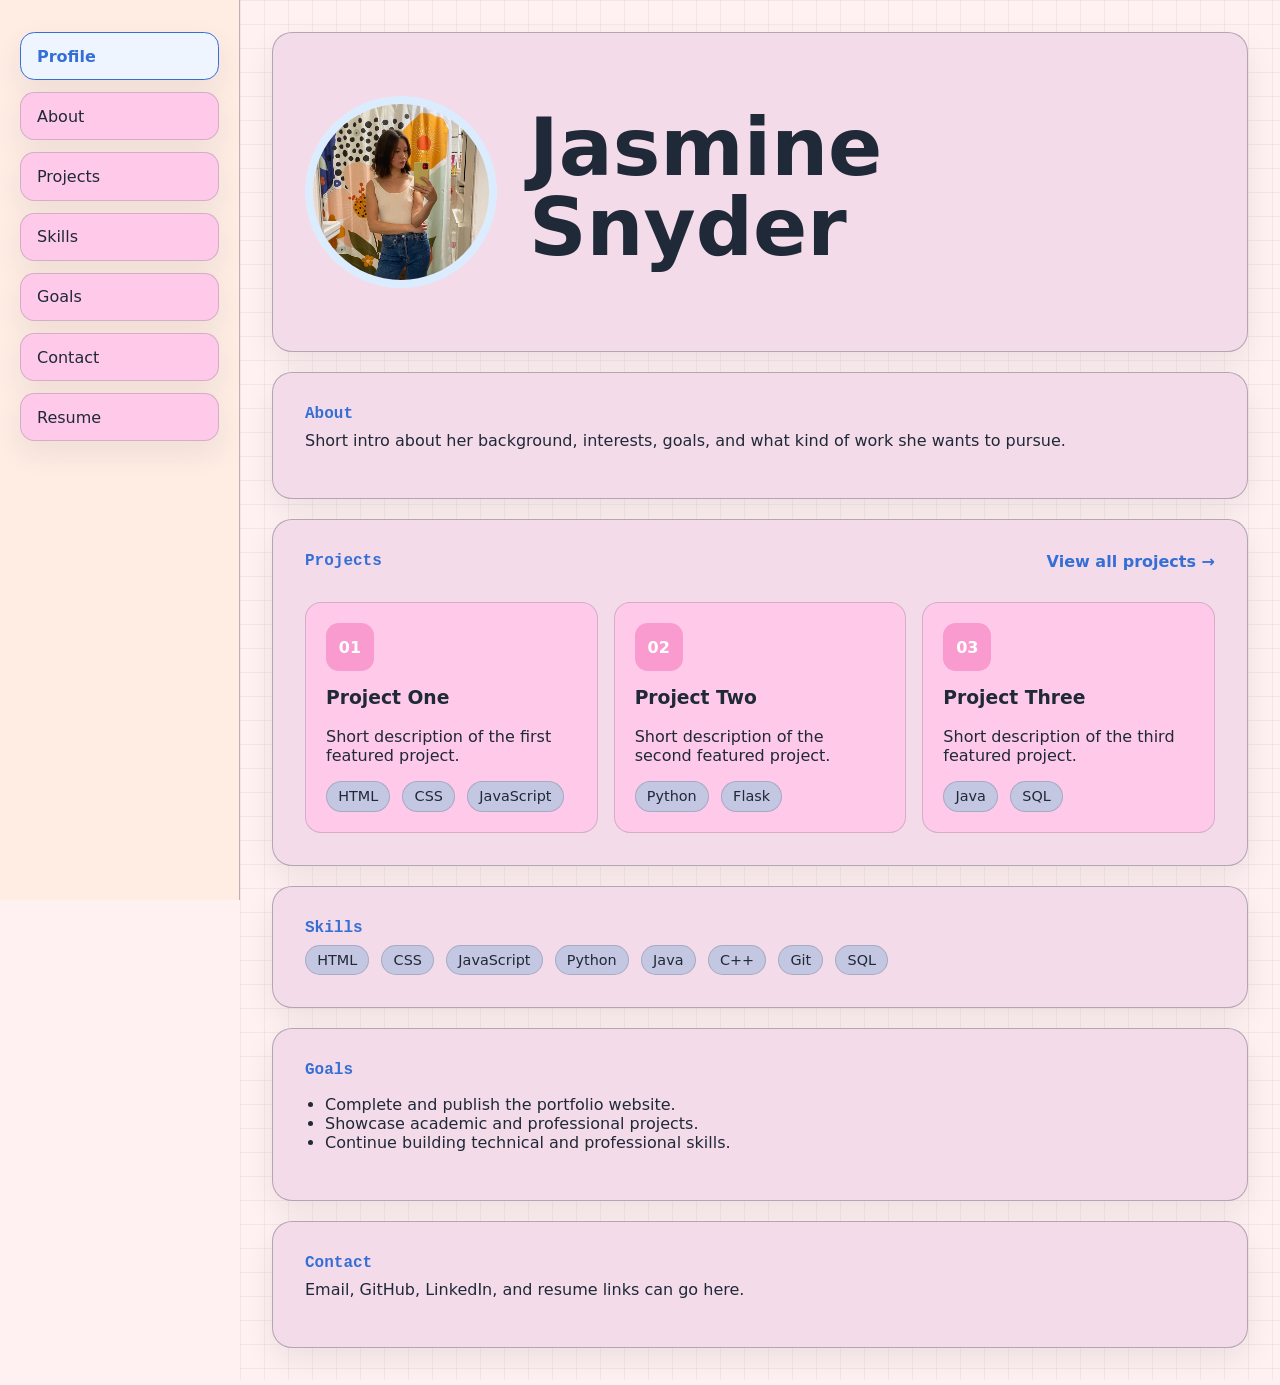
==== index.html @ 4aabe9bf "working front page + changed color scheme" ====
<!DOCTYPE html>
<html lang="en">
<head>
    <meta charset="utf-8">
    <meta name="viewport" content="width=device-width, initial-scale=1">

    <title>Jasmine Snyder | Portfolio</title>

    <meta name="author" content="Jasmine Snyder">

    <!-- Short summary for search engines and link preview tools, etc. -->
    <meta
        name="description"
        content="Computer Science portfolio for Jasmine Snyder, featuring projects, skills, goals, and professional development."
    >

    <!-- Allows web crawlers/search engines to index this page & follow its links. -->
    <meta name="robots" content="index, follow">

    <!-- Controls how much referrer information gets sent when someone clicks a
         link from the portfolio to another site. -->
    <meta name="referrer" content="strict-origin-when-cross-origin">

    <!-- Theme related properties -->
    <meta name="theme-color" content="#356fd6">
    <meta name="color-scheme" content="light dark">

    <!-- Social link previews
    These control how the page looks when shared on places like Discord,
    Facebook, LinkedIn, Slack, iMessage, etc.
    -->
    <!--
    <meta property="og:type" content="website">
    <meta property="og:title" content="Jasmine Snyder | Computer Science Portfolio">
    <meta
        property="og:description"
        content="A digital notebook-style portfolio featuring projects, skills, goals, and professional development."
    >
    <meta property="og:image" content="assets/social-preview.png">

    <meta name="twitter:card" content="summary_large_image">
    <meta name="twitter:title" content="Jasmine Snyder | Computer Science Portfolio">
    <meta
        name="twitter:description"
        content="A digital notebook-style portfolio featuring projects, skills, goals, and professional development."
    >
    <meta name="twitter:image" content="assets/social-preview.png">
    -->

    <!-- Icons -->
    <link rel="icon" href="assets/favicon.svg" type="image/svg+xml">
    <link rel="apple-touch-icon" href="assets/apple-touch-icon.png">

    <!-- Styles -->
    <link rel="stylesheet" href="css/styles.css">

    <!-- Scripts -->
    <script src="js/main.js" defer></script>
</head>
<body>
    <div class="site-shell">
        <aside class="sidebar">

            <nav class="sidebar-nav" aria-label="Portfolio navigation">
                <a class="nav-link active" href="#profile" aria-current="true">Profile</a>
                <a class="nav-link" href="#about">About</a>
                <a class="nav-link" href="#projects">Projects</a>
                <a class="nav-link" href="#skills">Skills</a>
                <a class="nav-link" href="#goals">Goals</a>
                <a class="nav-link" href="#contact">Contact</a>
                <a class="nav-link" href="assets/resume.pdf" target="_blank" rel="noopener noreferrer">Resume</a>
            </nav>

        </aside>

        <main class="main-content">
            <section id="profile" class="section hero-section">
                <!-- Profile Picture -->
                <div class="profile-photo">
                    <img
                        src="assets/profile-pic-placeholder.jpg"
                        alt="Jasmine Snyder"
                        width="400"
                        height="400"
                    >
                </div>

                <!-- Short Bio -->
                <div class="hero-copy">
                    <p class="eyebrow"></p>
                    <h1>Jasmine Snyder</h1>
                    <p>
                    </p>

                    <!--<div class="button-row">
                        <a class="button primary" href="#projects">View Projects</a>
                        <a class="button secondary" href="#contact">Contact Me</a>
                    </div>-->
                </div>
            </section>

            <section id="about" class="section">
                <p class="eyebrow">About</p>
                <p>
                    Short intro about her background, interests, goals, and what kind of work
                    she wants to pursue.
                </p>
            </section>

            <section id="projects" class="section">
                <div class="section-header">
                    <div>
                        <p class="eyebrow">Projects</p>
                        
                    </div>

                    <a class="text-link" href="projects.html">View all projects →</a>
                </div>

                <div class="project-grid">
                    <article class="project-card">
                        <div class="project-icon">01</div>
                        <h3>Project One</h3>
                        <p>Short description of the first featured project.</p>

                        <div class="tag-row">
                            <span>HTML</span>
                            <span>CSS</span>
                            <span>JavaScript</span>
                        </div>
                    </article>

                    <article class="project-card">
                        <div class="project-icon">02</div>
                        <h3>Project Two</h3>
                        <p>Short description of the second featured project.</p>

                        <div class="tag-row">
                            <span>Python</span>
                            <span>Flask</span>
                        </div>
                    </article>

                    <article class="project-card">
                        <div class="project-icon">03</div>
                        <h3>Project Three</h3>
                        <p>Short description of the third featured project.</p>

                        <div class="tag-row">
                            <span>Java</span>
                            <span>SQL</span>
                        </div>
                    </article>
                </div>
            </section>

            <section id="skills" class="section">
                <p class="eyebrow">Skills</p>

                <div class="skill-list">
                    <span>HTML</span>
                    <span>CSS</span>
                    <span>JavaScript</span>
                    <span>Python</span>
                    <span>Java</span>
                    <span>C++</span>
                    <span>Git</span>
                    <span>SQL</span>
                </div>
            </section>

            <section id="goals" class="section">
                <p class="eyebrow">Goals</p>

                <ul class="goal-list">
                    <li>Complete and publish the portfolio website.</li>
                    <li>Showcase academic and professional projects.</li>
                    <li>Continue building technical and professional skills.</li>
                </ul>
            </section>

            <section id="contact" class="section">
                <p class="eyebrow">Contact</p>
                <p>Email, GitHub, LinkedIn, and resume links can go here.</p>
            </section>
        </main>
    </div>
</body>
</html>
---- css/styles.css ----
:root {
    --bg: #FFF0F1;
    --paper: #FFCAE9;
    --paper-soft: #F4DBE9;
    --sidebar-bg: #FFEDE4;
    --chip-bg: #C4C7E2;
    --nav-hover: #eef5ff;
    --note-bg: #dcecff;

    --ink: #1f2937;
    --muted: #667085;

    --accent: #356fd6;
    --accent-bg: #356fd6;
    --accent-text: #000000;
    --teal-bg: #FA9BCF;
    --gold: #d8a43f;

    --line: rgba(31, 41, 55, 0.18);
    --line-strong: rgba(31, 41, 55, 0.3);
    --grid-line: rgba(31, 41, 55, 0.05);
    --shadow: 0 12px 30px rgba(31, 41, 55, 0.08);

    color-scheme: light;
}

* {
    box-sizing: border-box;
}

html {
    scroll-behavior: smooth;
}

body {
    margin: 0;
    color: var(--ink);
    background: var(--bg);
    font-family: system-ui, -apple-system, BlinkMacSystemFont, "Segoe UI", sans-serif;
}

.site-shell {
    display: grid;
    grid-template-columns: 15rem 1fr;
    min-height: 100vh;
}

.sidebar {
    position: sticky;
    top: 0;
    height: 100vh;
    padding: 2rem 1.25rem;
    border-right: 1px solid var(--line-strong);
    background: var(--sidebar-bg);
}

.theme-toggle {
    width: 100%;
    margin-bottom: 1rem;
    padding: 0.75rem 1rem;
    border: 1px solid var(--line);
    border-radius: 0.8rem;
    color: var(--ink);
    background: var(--paper);
    font: inherit;
    font-weight: 300;
    cursor: pointer;
    box-shadow: var(--shadow);
}

.theme-toggle:hover {
    border-color: var(--accent);
    background: var(--nav-hover);
}

.site-logo {
    display: flex;
    align-items: center;
    gap: 0.75rem;
    margin-bottom: 2rem;
    color: var(--ink);
    font-weight: 300;
    text-decoration: none;
}

.logo-mark {
    display: grid;
    width: 2.75rem;
    height: 2.75rem;
    place-items: center;
    border-radius: 0.85rem;
    color: var(--accent-text);
    background: var(--accent-bg);
}

.sidebar-nav {
    display: grid;
    gap: 0.75rem;
}

.nav-link {
    padding: 0.85rem 1rem;
    border: 1px solid var(--line);
    border-radius: 0.9rem;
    color: var(--ink);
    background: var(--paper);
    text-decoration: none;
    box-shadow: var(--shadow);
    transition: transform 160ms ease, background 160ms ease, border-color 160ms ease;
}

.nav-link:hover {
    transform: translateX(0.25rem);
    border-color: var(--accent);
    background: var(--nav-hover);
}

.nav-link.active {
    color: var(--accent);
    border-color: var(--accent);
    background: var(--nav-hover);
    font-weight: 600;
}

.sidebar-note {
    margin-top: 3rem;
    padding: 1rem;
    rotate: -2deg;
    border-radius: 0.35rem;
    color: var(--ink);
    background: var(--note-bg);
    box-shadow: var(--shadow);
    line-height: 1.7;
}

.main-content {
    display: grid;
    gap: 1.25rem;
    padding: 2rem;
    background-color: var(--bg);
    background-image:
        linear-gradient(var(--grid-line) 1px, transparent 1px),
        linear-gradient(90deg, var(--grid-line) 1px, transparent 1px);
    background-size: 24px 24px;
}

.section {
    scroll-margin-top: 2rem;
    padding: 2rem;
    border: 1px solid var(--line-strong);
    border-radius: 1.25rem;
    color: var(--ink);
    background: var(--paper-soft);
    box-shadow: var(--shadow);
}

.hero-section {
    display: grid;
    grid-template-columns: 12rem 1fr;
    align-items: center;
    gap: 2rem;
    min-height: 20rem;
}

.profile-photo {
    width: 12rem;
    aspect-ratio: 1;
    padding: 0.5rem;
    border-radius: 50%;
    background: var(--note-bg);
}

.profile-photo img {
    display: block;
    width: 100%;
    height: 100%;
    object-fit: cover;
    border-radius: inherit;
}

.eyebrow {
    margin: 0 0 0.5rem;
    color: var(--accent);
    font-family: ui-monospace, SFMono-Regular, Menlo, Consolas, monospace;
    font-weight: 700;
}

h1,
h2,
h3,
p {
    margin-top: 0;
}

h1 {
    margin-bottom: 0.5rem;
    font-size: clamp(2.5rem, 7vw, 5rem);
    line-height: 1;
}

h2 {
    margin-bottom: 1rem;
    font-size: clamp(1.75rem, 3vw, 2.5rem);
}

.button-row,
.tag-row,
.skill-list {
    display: flex;
    flex-wrap: wrap;
    gap: 0.75rem;
}

.button {
    display: inline-flex;
    align-items: center;
    justify-content: center;
    min-height: 2.75rem;
    padding: 0 1rem;
    border-radius: 0.75rem;
    font-weight: 700;
    text-decoration: none;
}

.button.primary {
    color: var(--accent-text);
    background: var(--accent-bg);
}

.button.secondary {
    color: var(--accent);
    border: 1px solid var(--accent);
    background: transparent;
}

.section-header {
    display: flex;
    align-items: start;
    justify-content: space-between;
    gap: 1rem;
    margin-bottom: 1.5rem;
}

.text-link {
    color: var(--accent);
    font-weight: 700;
    text-decoration: none;
}

.project-grid {
    display: grid;
    grid-template-columns: repeat(3, 1fr);
    gap: 1rem;
}

.project-card {
    padding: 1.25rem;
    border: 1px solid var(--line);
    border-radius: 1rem;
    color: var(--ink);
    background: var(--paper);
}

.project-icon {
    display: grid;
    width: 3rem;
    height: 3rem;
    margin-bottom: 1rem;
    place-items: center;
    border-radius: 0.8rem;
    color: #ffffff;
    background: var(--teal-bg);
    font-weight: 800;
}

.tag-row span,
.skill-list span {
    padding: 0.4rem 0.7rem;
    border: 1px solid var(--line);
    border-radius: 999px;
    color: var(--ink);
    background: var(--chip-bg);
    font-size: 0.9rem;
}

.goal-list {
    padding-left: 1.25rem;
}

@media (max-width: 900px) {
    .site-shell {
        grid-template-columns: 1fr;
    }

    .sidebar {
        position: static;
        height: auto;
    }

    .sidebar-nav {
        display: flex;
        overflow-x: auto;
        padding-bottom: 0.5rem;
    }

    .nav-link {
        min-width: max-content;
    }

    .main-content {
        padding: 1rem;
    }

    .hero-section,
    .project-grid {
        grid-template-columns: 1fr;
    }

    .profile-photo {
        width: 9rem;
    }
}
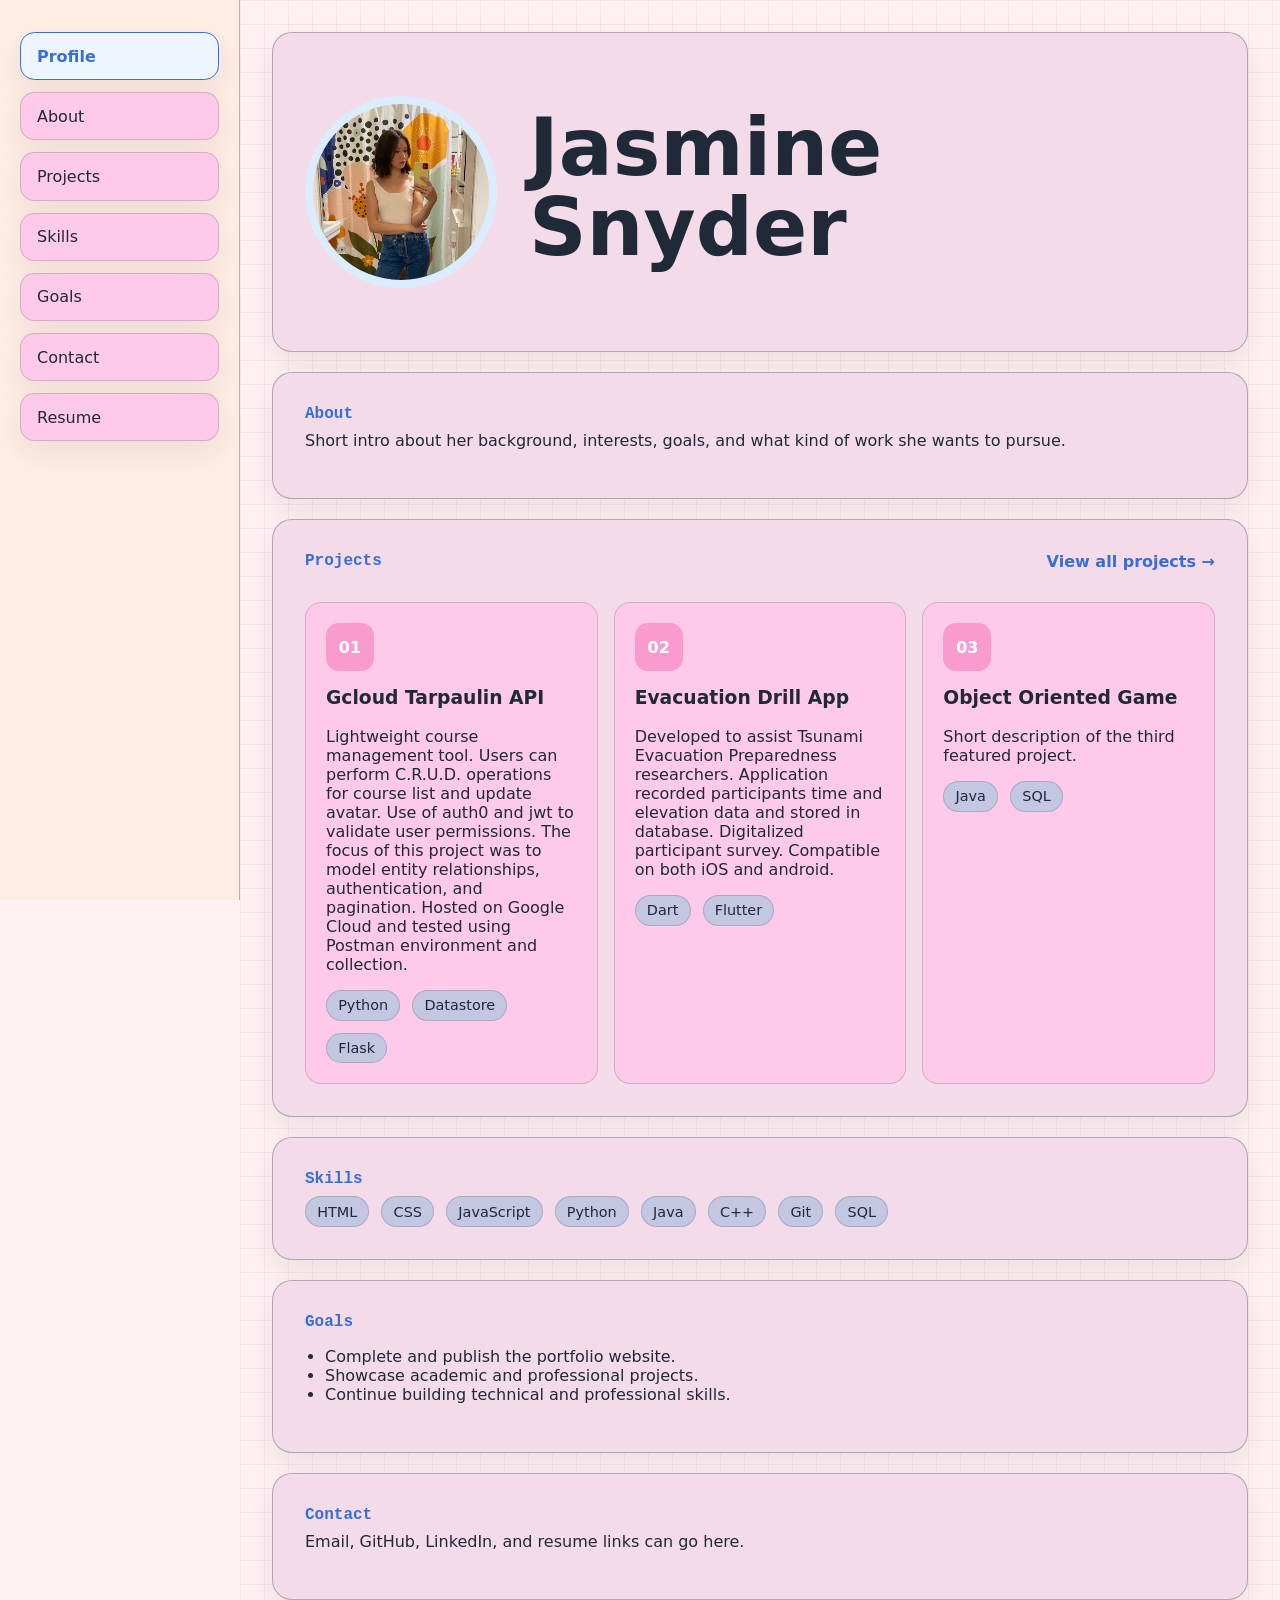
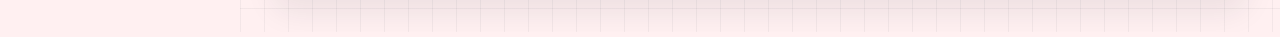
==== commit e3815bb3: "added projects and brief descriptions of each" ====
--- a/index.html
+++ b/index.html
@@ -120,30 +120,37 @@
                 <div class="project-grid">
                     <article class="project-card">
                         <div class="project-icon">01</div>
-                        <h3>Project One</h3>
-                        <p>Short description of the first featured project.</p>
+                        <h3>Gcloud Tarpaulin API</h3>
+                        <p>Lightweight course management tool.
+                            Users can perform C.R.U.D. operations for course list and update avatar.
+                            Use of auth0 and jwt to validate user permissions.
+                            The focus of this project was to model entity relationships, authentication, and pagination.
+                            Hosted on Google Cloud and tested using Postman environment and collection.</p>
 
                         <div class="tag-row">
-                            <span>HTML</span>
-                            <span>CSS</span>
-                            <span>JavaScript</span>
+                            <span>Python</span>
+                            <span>Datastore</span>
+                            <span>Flask</span>
                         </div>
                     </article>
 
                     <article class="project-card">
                         <div class="project-icon">02</div>
-                        <h3>Project Two</h3>
-                        <p>Short description of the second featured project.</p>
+                        <h3>Evacuation Drill App</h3>
+                        <p>Developed to assist Tsunami Evacuation Preparedness researchers.
+                        Application recorded participants time and elevation data and stored in database.
+                        Digitalized participant survey. Compatible on both iOS and android.     
+                    </p>
 
                         <div class="tag-row">
-                            <span>Python</span>
-                            <span>Flask</span>
+                            <span>Dart</span>
+                            <span>Flutter</span>
                         </div>
                     </article>
 
                     <article class="project-card">
                         <div class="project-icon">03</div>
-                        <h3>Project Three</h3>
+                        <h3>Object Oriented Game</h3>
                         <p>Short description of the third featured project.</p>
 
                         <div class="tag-row">
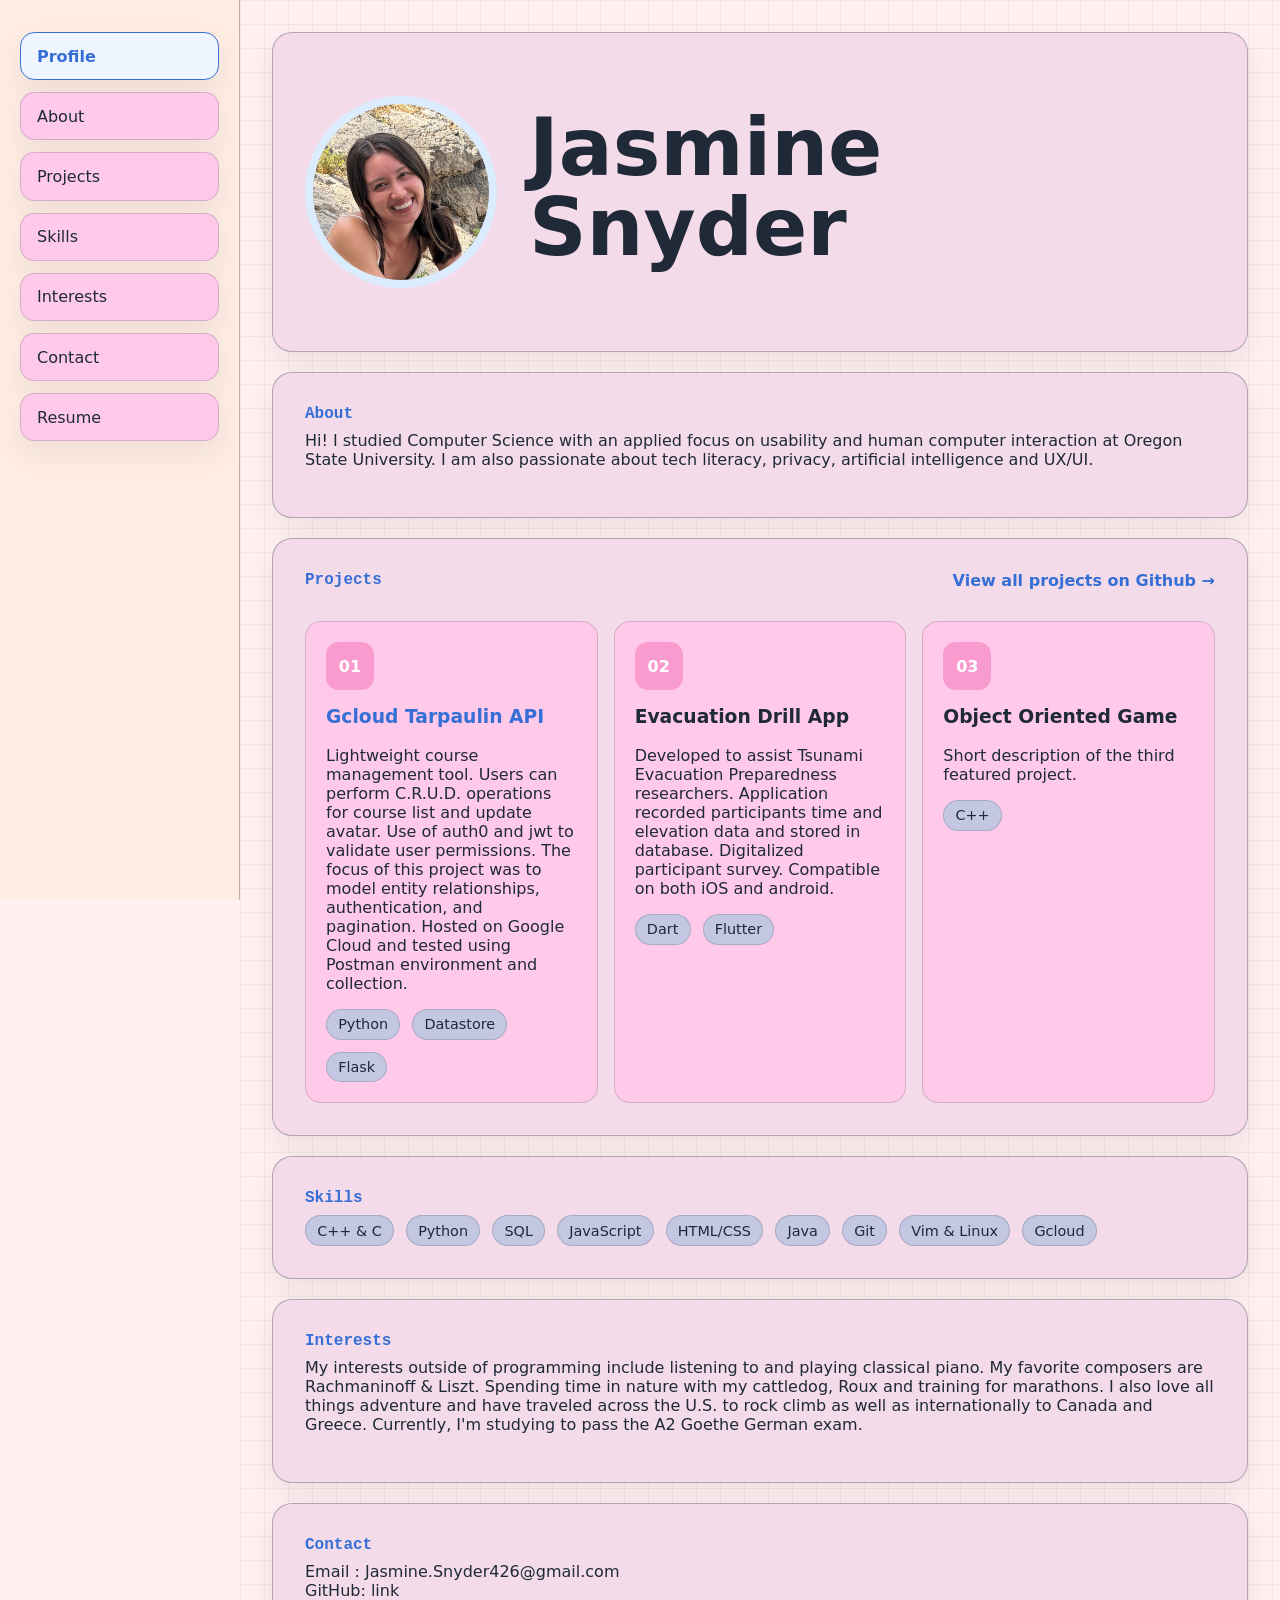
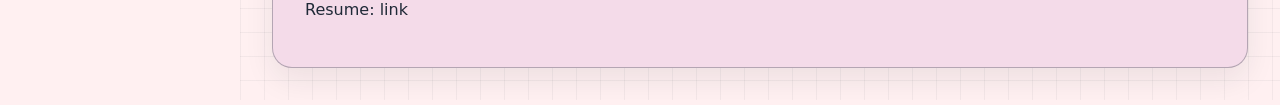
==== commit 8769bb4e: "pic a pic of myself" ====
--- a/index.html
+++ b/index.html
@@ -66,7 +66,7 @@
                 <a class="nav-link" href="#about">About</a>
                 <a class="nav-link" href="#projects">Projects</a>
                 <a class="nav-link" href="#skills">Skills</a>
-                <a class="nav-link" href="#goals">Goals</a>
+                <a class="nav-link" href="#goals">Interests</a>
                 <a class="nav-link" href="#contact">Contact</a>
                 <a class="nav-link" href="assets/resume.pdf" target="_blank" rel="noopener noreferrer">Resume</a>
             </nav>
@@ -78,7 +78,7 @@
                 <!-- Profile Picture -->
                 <div class="profile-photo">
                     <img
-                        src="assets/profile-pic-placeholder.jpg"
+                        src="assets/me.jpg"
                         alt="Jasmine Snyder"
                         width="400"
                         height="400"
@@ -102,8 +102,9 @@
             <section id="about" class="section">
                 <p class="eyebrow">About</p>
                 <p>
-                    Short intro about her background, interests, goals, and what kind of work
-                    she wants to pursue.
+                    Hi! I studied Computer Science with an applied focus on usability and
+                    human computer interaction at Oregon State University. I am also passionate
+                    about tech literacy, privacy, artificial intelligence and UX/UI.
                 </p>
             </section>
 
@@ -114,13 +115,13 @@
                         
                     </div>
 
-                    <a class="text-link" href="projects.html">View all projects →</a>
+                    <a class="text-link" href="https://github.com/jasbot01">View all projects on Github →</a>
                 </div>
 
                 <div class="project-grid">
                     <article class="project-card">
                         <div class="project-icon">01</div>
-                        <h3>Gcloud Tarpaulin API</h3>
+                        <a class="text-link" href="https://github.com/jasbot01/gcloud-course-registration/tree/main"><h3>Gcloud Tarpaulin API</h3></a>
                         <p>Lightweight course management tool.
                             Users can perform C.R.U.D. operations for course list and update avatar.
                             Use of auth0 and jwt to validate user permissions.
@@ -154,8 +155,7 @@
                         <p>Short description of the third featured project.</p>
 
                         <div class="tag-row">
-                            <span>Java</span>
-                            <span>SQL</span>
+                            <span>C++</span>
                         </div>
                     </article>
                 </div>
@@ -165,30 +165,32 @@
                 <p class="eyebrow">Skills</p>
 
                 <div class="skill-list">
-                    <span>HTML</span>
-                    <span>CSS</span>
+                    <span>C++ & C</span> 
+                    <span>Python</span>
+                    <span>SQL</span>
                     <span>JavaScript</span>
-                    <span>Python</span>
+                    <span>HTML/CSS</span>
                     <span>Java</span>
-                    <span>C++</span>
                     <span>Git</span>
-                    <span>SQL</span>
+                    <span>Vim & Linux</span>
+                    <span>Gcloud</span>
                 </div>
             </section>
 
             <section id="goals" class="section">
-                <p class="eyebrow">Goals</p>
+                <p class="eyebrow">Interests</p>
 
-                <ul class="goal-list">
-                    <li>Complete and publish the portfolio website.</li>
-                    <li>Showcase academic and professional projects.</li>
-                    <li>Continue building technical and professional skills.</li>
-                </ul>
+                <p>My interests outside of programming include listening to and playing classical piano.
+                    My favorite composers are Rachmaninoff & Liszt.
+                    Spending time in nature with my cattledog, Roux and training for marathons.
+                    I also love all things adventure and have traveled across the U.S. to rock climb
+                    as well as internationally to Canada and Greece. Currently, I'm studying to pass the A2 Goethe German exam.
+                </p>    
             </section>
 
             <section id="contact" class="section">
                 <p class="eyebrow">Contact</p>
-                <p>Email, GitHub, LinkedIn, and resume links can go here.</p>
+                <p>Email : Jasmine.Snyder426@gmail.com<br>GitHub: link<br>Resume: link<br></p>
             </section>
         </main>
     </div>
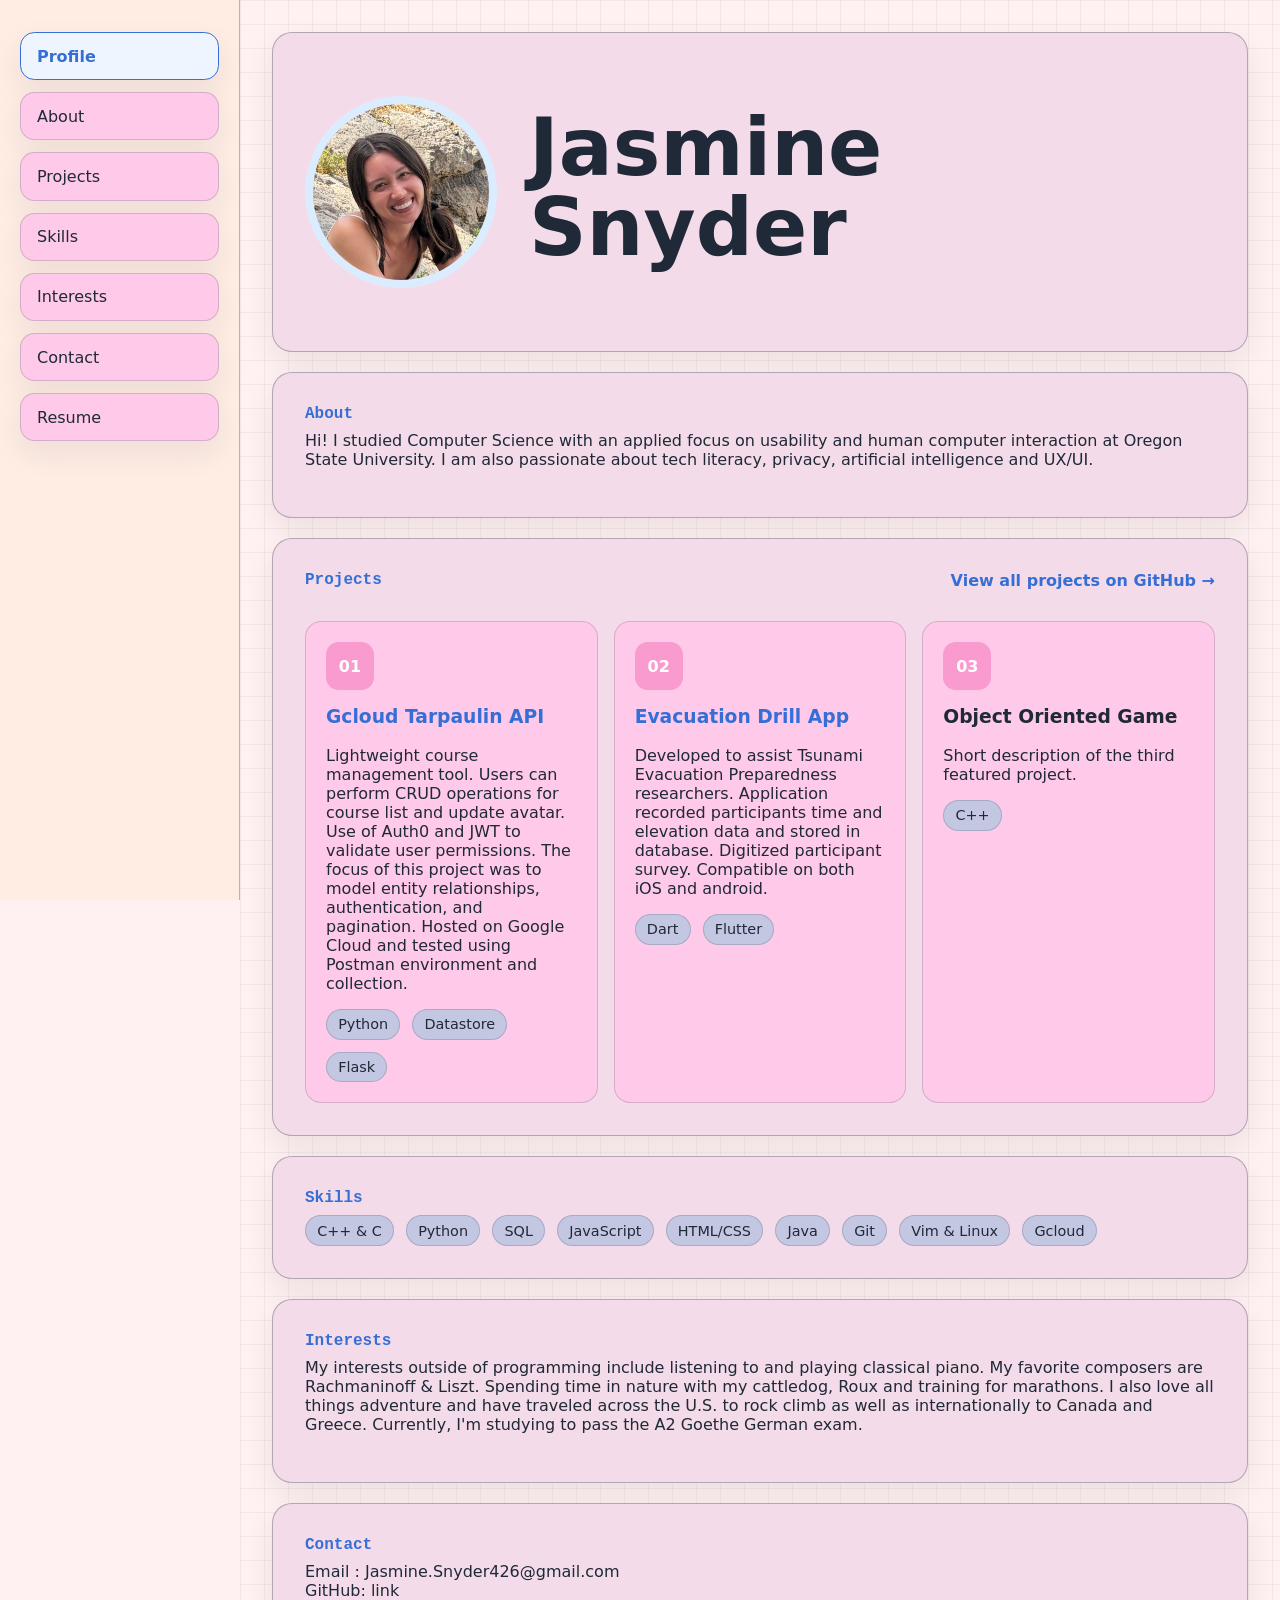
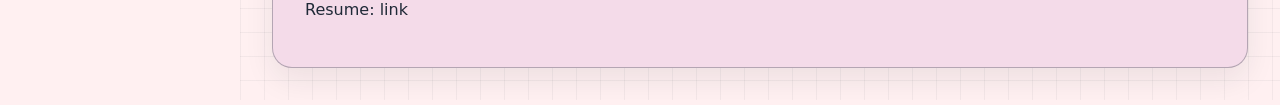
==== commit 1a30a1bb: "adding evac / links to the projects cards" ====
--- a/index.html
+++ b/index.html
@@ -115,16 +115,16 @@
                         
                     </div>
 
-                    <a class="text-link" href="https://github.com/jasbot01">View all projects on Github →</a>
+                    <a class="text-link" href="https://github.com/jasbot01">View all projects on GitHub →</a>
                 </div>
 
                 <div class="project-grid">
                     <article class="project-card">
                         <div class="project-icon">01</div>
-                        <a class="text-link" href="https://github.com/jasbot01/gcloud-course-registration/tree/main"><h3>Gcloud Tarpaulin API</h3></a>
+                        <a class="text-link" href="https://github.com/jasbot01/gcloud-course-registration/tree/main" target="_blank"><h3>Gcloud Tarpaulin API</h3></a>
                         <p>Lightweight course management tool.
-                            Users can perform C.R.U.D. operations for course list and update avatar.
-                            Use of auth0 and jwt to validate user permissions.
+                            Users can perform CRUD operations for course list and update avatar.
+                            Use of Auth0 and JWT to validate user permissions.
                             The focus of this project was to model entity relationships, authentication, and pagination.
                             Hosted on Google Cloud and tested using Postman environment and collection.</p>
 
@@ -137,10 +137,10 @@
 
                     <article class="project-card">
                         <div class="project-icon">02</div>
-                        <h3>Evacuation Drill App</h3>
+                        <a class="text-link" href="https://github.com/jasbot01/evacuation-drill-app" target="_blank"><h3>Evacuation Drill App</h3></a>
                         <p>Developed to assist Tsunami Evacuation Preparedness researchers.
                         Application recorded participants time and elevation data and stored in database.
-                        Digitalized participant survey. Compatible on both iOS and android.     
+                        Digitized participant survey. Compatible on both iOS and android.     
                     </p>
 
                         <div class="tag-row">
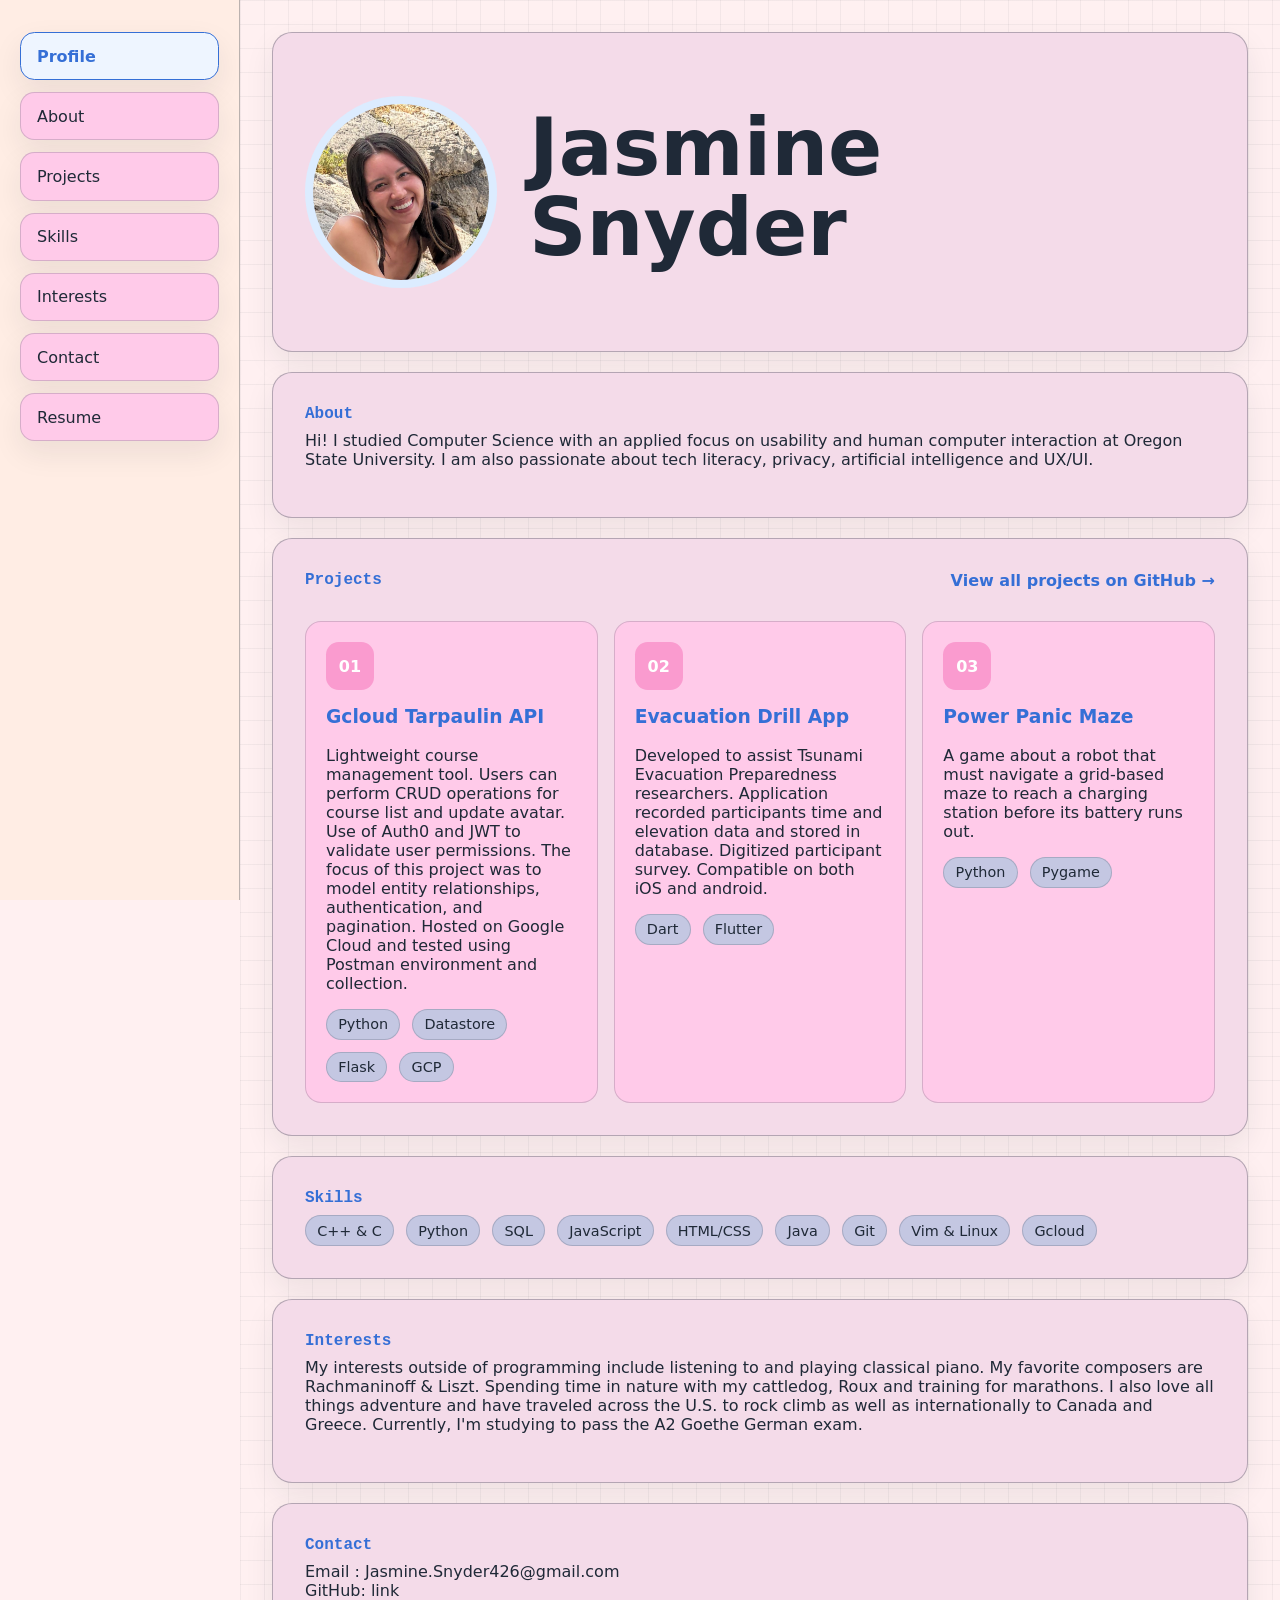
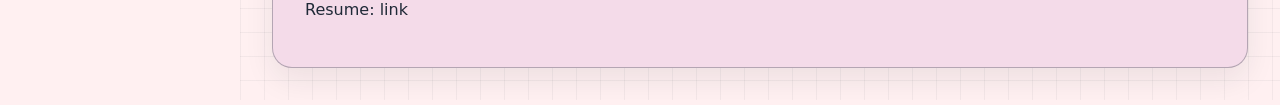
==== commit 7a3e3e51: "updated power panic maze game link + description" ====
--- a/index.html
+++ b/index.html
@@ -132,6 +132,7 @@
                             <span>Python</span>
                             <span>Datastore</span>
                             <span>Flask</span>
+                            <span>GCP</span>
                         </div>
                     </article>
 
@@ -151,11 +152,13 @@
 
                     <article class="project-card">
                         <div class="project-icon">03</div>
-                        <h3>Object Oriented Game</h3>
-                        <p>Short description of the third featured project.</p>
+                        <a class="text-link" href="https://github.com/jasbot01/maze-game" target="_blank"><h3>Power Panic Maze</h3></a>
+                        <p>A game about a robot that must navigate a grid-based maze to reach a charging station before its battery runs out. 
+                        </p>
 
                         <div class="tag-row">
-                            <span>C++</span>
+                            <span>Python</span>
+                            <span>Pygame</span>
                         </div>
                     </article>
                 </div>
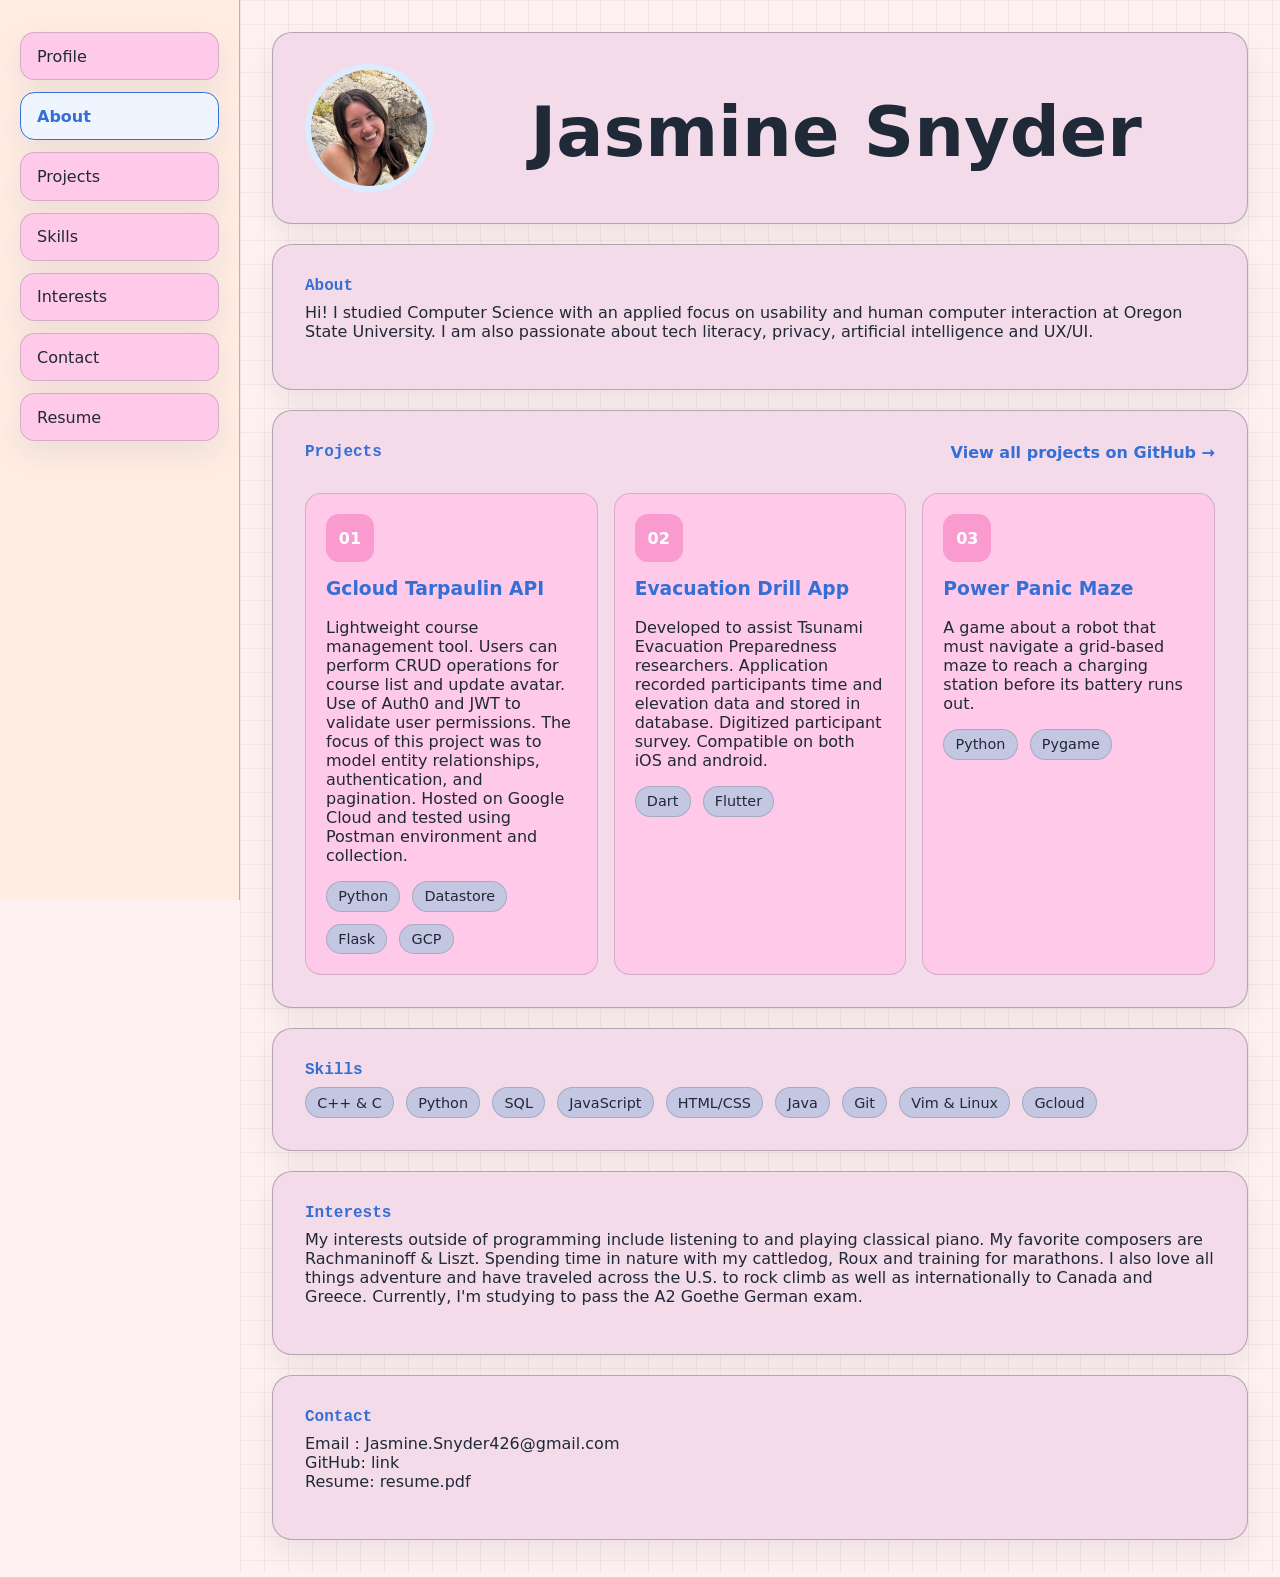
==== commit f376bb32: "changed the hero section with my name to center + smaller text" ====
--- a/index.html
+++ b/index.html
@@ -80,17 +80,15 @@
                     <img
                         src="assets/me.jpg"
                         alt="Jasmine Snyder"
-                        width="400"
-                        height="400"
-                    >
+                        width="20"
+                        height="20" 
+                        >
                 </div>
 
                 <!-- Short Bio -->
                 <div class="hero-copy">
                     <p class="eyebrow"></p>
                     <h1>Jasmine Snyder</h1>
-                    <p>
-                    </p>
 
                     <!--<div class="button-row">
                         <a class="button primary" href="#projects">View Projects</a>
@@ -115,7 +113,7 @@
                         
                     </div>
 
-                    <a class="text-link" href="https://github.com/jasbot01">View all projects on GitHub →</a>
+                    <a class="text-link" href="https://github.com/jasbot01" target="_blank">View all projects on GitHub →</a>
                 </div>
 
                 <div class="project-grid">
@@ -193,7 +191,7 @@
 
             <section id="contact" class="section">
                 <p class="eyebrow">Contact</p>
-                <p>Email : Jasmine.Snyder426@gmail.com<br>GitHub: link<br>Resume: link<br></p>
+                <p>Email : Jasmine.Snyder426@gmail.com<br>GitHub: link<br>Resume: resume.pdf<br></p>
             </section>
         </main>
     </div>
--- a/css/styles.css
+++ b/css/styles.css
@@ -39,6 +39,8 @@
     font-family: system-ui, -apple-system, BlinkMacSystemFont, "Segoe UI", sans-serif;
 }
 
+
+
 .site-shell {
     display: grid;
     grid-template-columns: 15rem 1fr;
@@ -156,16 +158,17 @@
 
 .hero-section {
     display: grid;
-    grid-template-columns: 12rem 1fr;
+    grid-template-columns: 8rem 1fr;
     align-items: center;
-    gap: 2rem;
-    min-height: 20rem;
+    gap: 1.5rem;
+    min-height: 12rem;
+    padding: 1.5rem 2rem;
 }
 
 .profile-photo {
-    width: 12rem;
+    width: 8rem;
     aspect-ratio: 1;
-    padding: 0.5rem;
+    padding: 0.4rem;
     border-radius: 50%;
     background: var(--note-bg);
 }
@@ -194,8 +197,11 @@
 
 h1 {
     margin-bottom: 0.5rem;
-    font-size: clamp(2.5rem, 7vw, 5rem);
+    /*font-size: clamp(2rem, 5vw, 4rem);*/
+    font-size: 70px; 
     line-height: 1;
+    margin: 0 auto;
+    text-align: center;
 }
 
 h2 {
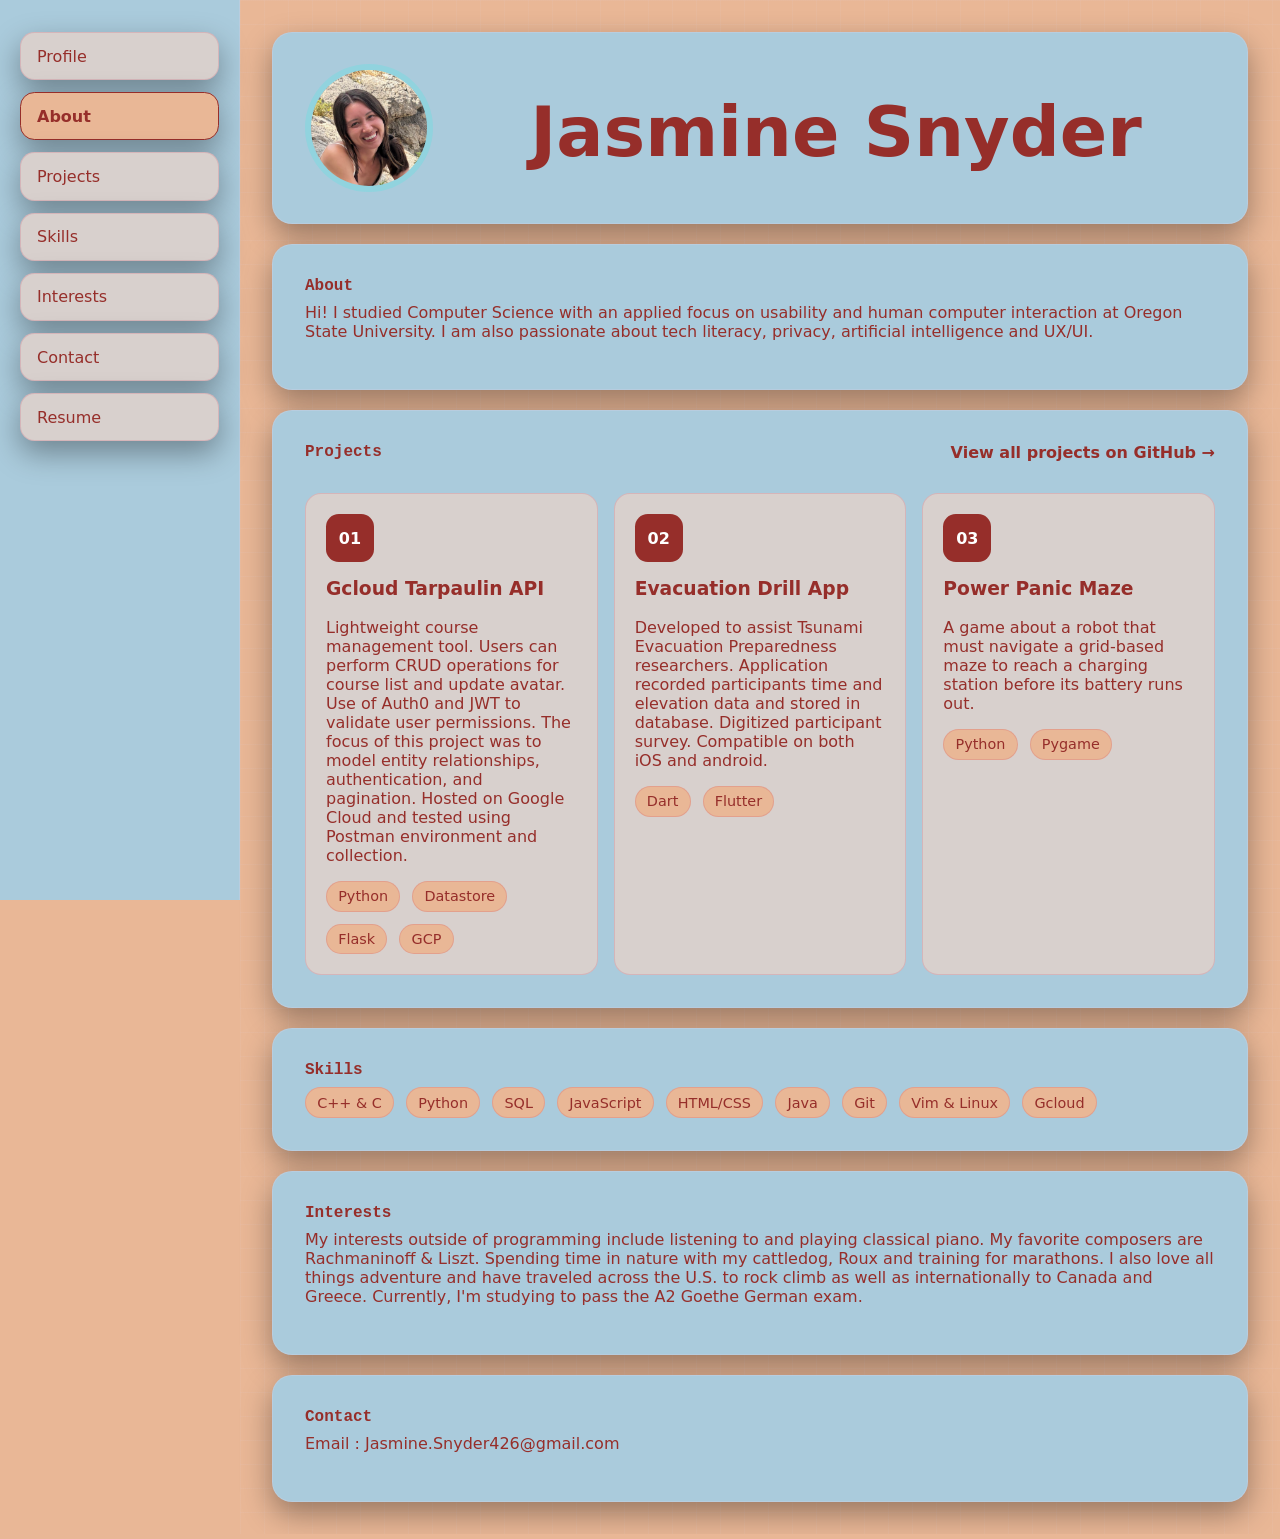
==== commit 064e40c2: "added resume and contact info" ====
--- a/index.html
+++ b/index.html
@@ -68,7 +68,7 @@
                 <a class="nav-link" href="#skills">Skills</a>
                 <a class="nav-link" href="#goals">Interests</a>
                 <a class="nav-link" href="#contact">Contact</a>
-                <a class="nav-link" href="assets/resume.pdf" target="_blank" rel="noopener noreferrer">Resume</a>
+                <a class="nav-link" href="assets/J_Sny_Resume.pdf" target="_blank" rel="noopener noreferrer">Resume</a>
             </nav>
 
         </aside>
@@ -191,7 +191,7 @@
 
             <section id="contact" class="section">
                 <p class="eyebrow">Contact</p>
-                <p>Email : Jasmine.Snyder426@gmail.com<br>GitHub: link<br>Resume: resume.pdf<br></p>
+                <p>Email : Jasmine.Snyder426@gmail.com<br></p>
             </section>
         </main>
     </div>
--- a/css/styles.css
+++ b/css/styles.css
@@ -1,28 +1,39 @@
 :root {
-    --bg: #FFF0F1;
-    --paper: #FFCAE9;
-    --paper-soft: #F4DBE9;
-    --sidebar-bg: #FFEDE4;
-    --chip-bg: #C4C7E2;
-    --nav-hover: #eef5ff;
-    --note-bg: #dcecff;
-
-    --ink: #1f2937;
-    --muted: #667085;
-
-    --accent: #356fd6;
-    --accent-bg: #356fd6;
-    --accent-text: #000000;
-    --teal-bg: #FA9BCF;
-    --gold: #d8a43f;
-
-    --line: rgba(31, 41, 55, 0.18);
-    --line-strong: rgba(31, 41, 55, 0.3);
-    --grid-line: rgba(31, 41, 55, 0.05);
-    --shadow: 0 12px 30px rgba(31, 41, 55, 0.08);
-
-    color-scheme: light;
-}
+  /* Base */
+  --bg: #E9B796;
+  --paper: #D8D0CD;
+  --paper-soft: #aacbdc;
+
+  /* Navigation / Layout */
+  --sidebar-bg: #aacbdc;
+  --chip-bg: #E9B796;
+  --nav-hover: #E9B796;
+  --note-bg: rgba(0, 255, 234, 0.15);
+
+  /* Typography */
+  --ink: #962E2A;
+  --muted: #8f2626;
+
+  /* Brand Colors */
+  --accent: #962E2A;
+  --accent-bg: #C7395F;
+  --accent-text: #E2BAE6;
+
+  /* Secondary Accent */
+  --teal-bg: #962E2A;
+  --gold: #ff0000;
+
+  /* Borders & Effects */
+  --line: rgba(199, 57, 95, 0.18);
+  --line-strong: rgba(222, 212, 232, 0.25);
+  --grid-line: rgba(222, 212, 232, 0.08);
+
+  --shadow: 0 12px 30px rgba(0, 0, 0, 0.35);
+
+  color-scheme: light;
+}
+
+
 
 * {
     box-sizing: border-box;
